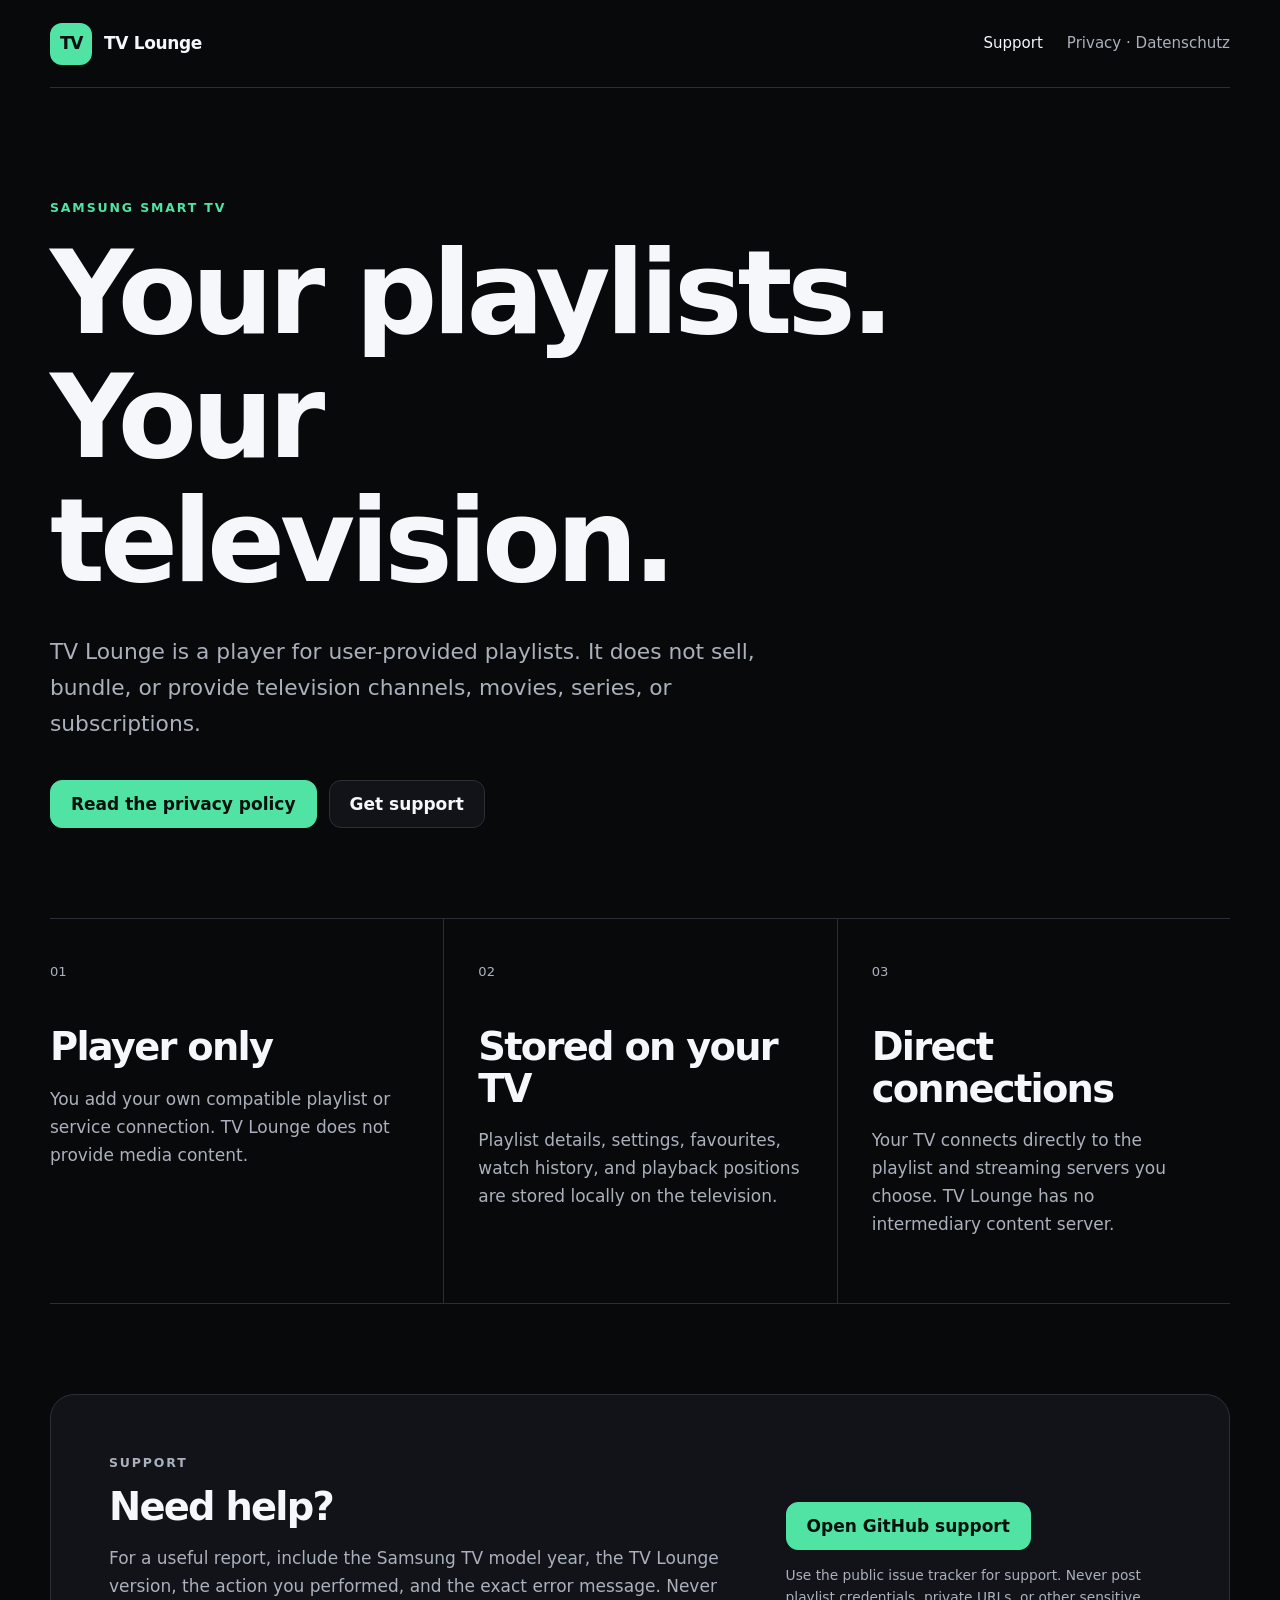
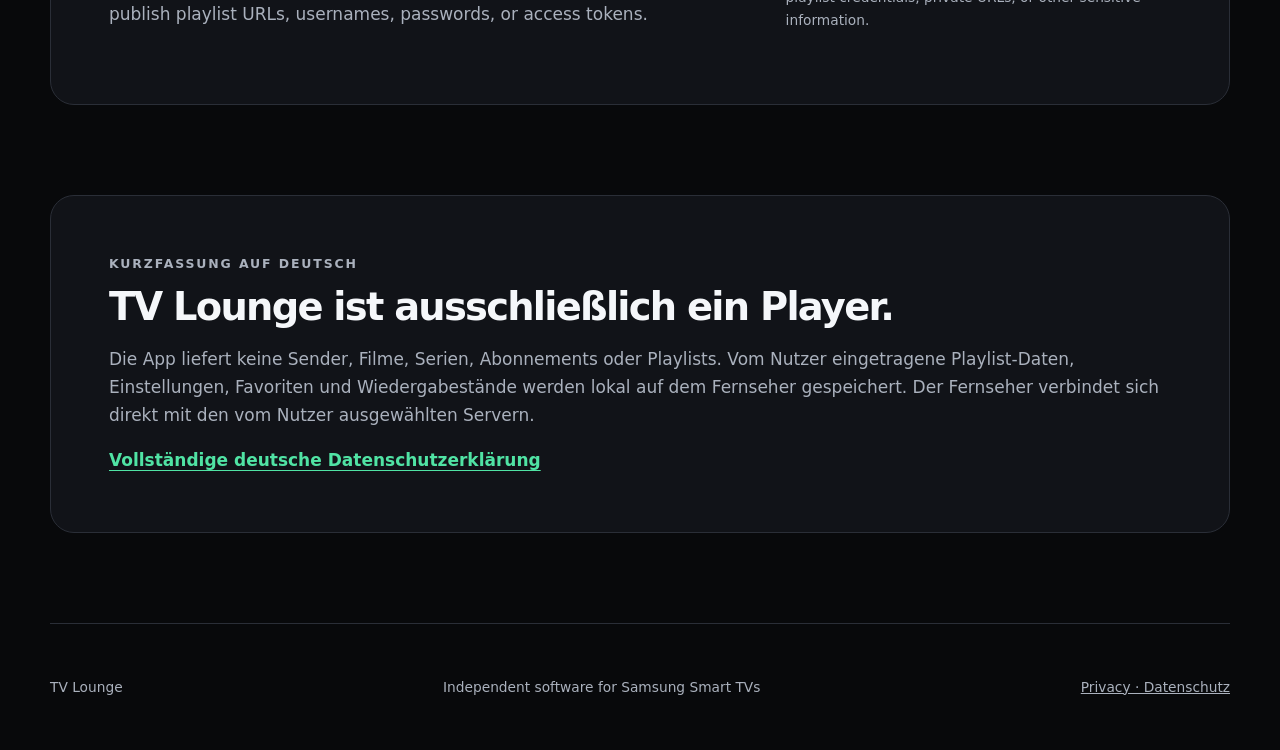
==== index.html @ 13208277 "Publish TV Lounge support and privacy website" ====
<!doctype html>
<html lang="en">
<head>
  <meta charset="utf-8">
  <meta name="viewport" content="width=device-width, initial-scale=1">
  <meta name="description" content="Official support and privacy information for TV Lounge, a playlist player for Samsung Smart TVs.">
  <title>TV Lounge · Support</title>
  <link rel="stylesheet" href="styles.css">
</head>
<body>
  <header class="site-header">
    <a class="brand" href="index.html" aria-label="TV Lounge home">
      <span class="brand-mark" aria-hidden="true">TV</span>
      <span>TV Lounge</span>
    </a>
    <nav aria-label="Primary navigation">
      <a aria-current="page" href="index.html">Support</a>
      <a href="privacy.html">Privacy · Datenschutz</a>
    </nav>
  </header>

  <main>
    <section class="hero">
      <p class="eyebrow">Samsung Smart TV</p>
      <h1>Your playlists.<br>Your television.</h1>
      <p class="lede">TV Lounge is a player for user-provided playlists. It does not sell, bundle, or provide television channels, movies, series, or subscriptions.</p>
      <div class="actions">
        <a class="button primary" href="privacy.html">Read the privacy policy</a>
        <a class="button" href="#support">Get support</a>
      </div>
    </section>

    <section class="principles" aria-label="Product principles">
      <article>
        <span class="number">01</span>
        <h2>Player only</h2>
        <p>You add your own compatible playlist or service connection. TV Lounge does not provide media content.</p>
      </article>
      <article>
        <span class="number">02</span>
        <h2>Stored on your TV</h2>
        <p>Playlist details, settings, favourites, watch history, and playback positions are stored locally on the television.</p>
      </article>
      <article>
        <span class="number">03</span>
        <h2>Direct connections</h2>
        <p>Your TV connects directly to the playlist and streaming servers you choose. TV Lounge has no intermediary content server.</p>
      </article>
    </section>

    <section id="support" class="support-panel">
      <div>
        <p class="eyebrow">Support</p>
        <h2>Need help?</h2>
        <p>For a useful report, include the Samsung TV model year, the TV Lounge version, the action you performed, and the exact error message. Never publish playlist URLs, usernames, passwords, or access tokens.</p>
      </div>
      <div class="support-links">
        <a id="issues-link" class="button primary" href="https://github.com/Marziipa/TVLoungeJS/issues" target="_blank" rel="noopener noreferrer">Open GitHub support</a>
        <p class="fine-print">Use the public issue tracker for support. Never post playlist credentials, private URLs, or other sensitive information.</p>
      </div>
    </section>

    <section class="german-summary" lang="de">
      <p class="eyebrow">Kurzfassung auf Deutsch</p>
      <h2>TV Lounge ist ausschließlich ein Player.</h2>
      <p>Die App liefert keine Sender, Filme, Serien, Abonnements oder Playlists. Vom Nutzer eingetragene Playlist-Daten, Einstellungen, Favoriten und Wiedergabestände werden lokal auf dem Fernseher gespeichert. Der Fernseher verbindet sich direkt mit den vom Nutzer ausgewählten Servern.</p>
      <a class="text-link" href="privacy.html#de">Vollständige deutsche Datenschutzerklärung</a>
    </section>
  </main>

  <footer>
    <span>TV Lounge</span>
    <span>Independent software for Samsung Smart TVs</span>
    <a href="privacy.html">Privacy · Datenschutz</a>
  </footer>
</body>
</html>
---- styles.css ----
:root {
  color-scheme: dark;
  --bg: #08090b;
  --surface: #111318;
  --surface-2: #171a20;
  --text: #f5f7fa;
  --muted: #aab1bd;
  --line: #2a2e37;
  --accent: #50e3a4;
  --accent-dark: #07251a;
  --max: 1180px;
}

* { box-sizing: border-box; }
html { scroll-behavior: smooth; }
body {
  margin: 0;
  background: var(--bg);
  color: var(--text);
  font-family: Inter, ui-sans-serif, system-ui, -apple-system, BlinkMacSystemFont, "Segoe UI", sans-serif;
  font-size: 17px;
  line-height: 1.65;
}
a { color: inherit; }
.site-header, main, footer { width: min(calc(100% - 40px), var(--max)); margin-inline: auto; }
.site-header {
  min-height: 88px;
  display: flex;
  align-items: center;
  justify-content: space-between;
  gap: 28px;
  border-bottom: 1px solid var(--line);
}
.brand { display: inline-flex; align-items: center; gap: 12px; text-decoration: none; font-weight: 750; letter-spacing: -.02em; }
.brand-mark {
  display: inline-grid;
  place-items: center;
  width: 42px;
  height: 42px;
  border-radius: 12px;
  background: var(--accent);
  color: #06110d;
  font-weight: 900;
  letter-spacing: -.08em;
}
nav { display: flex; gap: 24px; }
nav a { color: var(--muted); text-decoration: none; font-size: .94rem; }
nav a:hover, nav a[aria-current="page"] { color: var(--text); }
.hero { padding: 110px 0 90px; max-width: 910px; }
.eyebrow { margin: 0 0 12px; color: var(--accent); font-size: .78rem; font-weight: 800; letter-spacing: .15em; text-transform: uppercase; }
h1, h2 { letter-spacing: -.045em; line-height: 1.08; }
h1 { margin: 0; font-size: clamp(3.4rem, 9vw, 7.4rem); font-weight: 800; }
h2 { margin: 0 0 16px; font-size: clamp(1.6rem, 3vw, 2.4rem); }
.lede { max-width: 760px; margin: 30px 0 0; color: var(--muted); font-size: clamp(1.12rem, 2vw, 1.36rem); }
.actions { display: flex; flex-wrap: wrap; gap: 12px; margin-top: 38px; }
.button {
  display: inline-flex;
  align-items: center;
  justify-content: center;
  min-height: 48px;
  padding: 0 20px;
  border: 1px solid var(--line);
  border-radius: 12px;
  background: var(--surface);
  text-decoration: none;
  font-weight: 720;
}
.button:hover { border-color: #5c6370; }
.button.primary { border-color: var(--accent); background: var(--accent); color: #06110d; }
.principles { display: grid; grid-template-columns: repeat(3, 1fr); border-block: 1px solid var(--line); }
.principles article { padding: 42px 34px 48px 0; }
.principles article + article { padding-left: 34px; border-left: 1px solid var(--line); }
.principles p, .support-panel p, .german-summary p { color: var(--muted); }
.number { display: block; margin-bottom: 44px; color: var(--muted); font-size: .82rem; font-variant-numeric: tabular-nums; }
.support-panel, .german-summary {
  margin-top: 90px;
  padding: clamp(28px, 5vw, 58px);
  border: 1px solid var(--line);
  border-radius: 24px;
  background: var(--surface);
}
.support-panel { display: grid; grid-template-columns: 1.6fr 1fr; gap: 60px; align-items: end; }
.support-links { display: flex; flex-direction: column; align-items: flex-start; }
.fine-print { font-size: .86rem; }
.text-link { color: var(--accent); font-weight: 700; text-underline-offset: 4px; }
footer { display: flex; justify-content: space-between; gap: 24px; padding: 52px 0; margin-top: 90px; border-top: 1px solid var(--line); color: var(--muted); font-size: .86rem; }
.policy-layout { display: grid; grid-template-columns: 220px minmax(0, 760px); gap: clamp(40px, 8vw, 110px); padding-top: 90px; }
.policy-nav { position: sticky; top: 28px; align-self: start; display: flex; flex-direction: column; gap: 12px; }
.policy-nav a { text-underline-offset: 4px; }
.policy-date { margin-top: 20px; color: var(--muted); font-size: .84rem; }
.policy-content h1 { font-size: clamp(3rem, 7vw, 5.8rem); }
.policy-content h2 { margin-top: 48px; font-size: 1.65rem; }
.policy-content p { color: #c5cad2; }
.policy-content .intro { color: var(--text); font-size: 1.18rem; }
.policy-content hr { margin: 90px 0; border: 0; border-top: 1px solid var(--line); }

@media (max-width: 760px) {
  .site-header { align-items: flex-start; padding: 20px 0; }
  nav { flex-direction: column; gap: 5px; align-items: flex-end; }
  .hero { padding: 72px 0 64px; }
  .principles { grid-template-columns: 1fr; }
  .principles article, .principles article + article { padding: 32px 0; border-left: 0; border-top: 1px solid var(--line); }
  .principles article:first-child { border-top: 0; }
  .number { margin-bottom: 20px; }
  .support-panel { grid-template-columns: 1fr; gap: 24px; }
  .policy-layout { grid-template-columns: 1fr; padding-top: 60px; }
  .policy-nav { position: static; flex-direction: row; flex-wrap: wrap; }
  .policy-nav .eyebrow, .policy-date { flex-basis: 100%; }
  footer { flex-direction: column; }
}
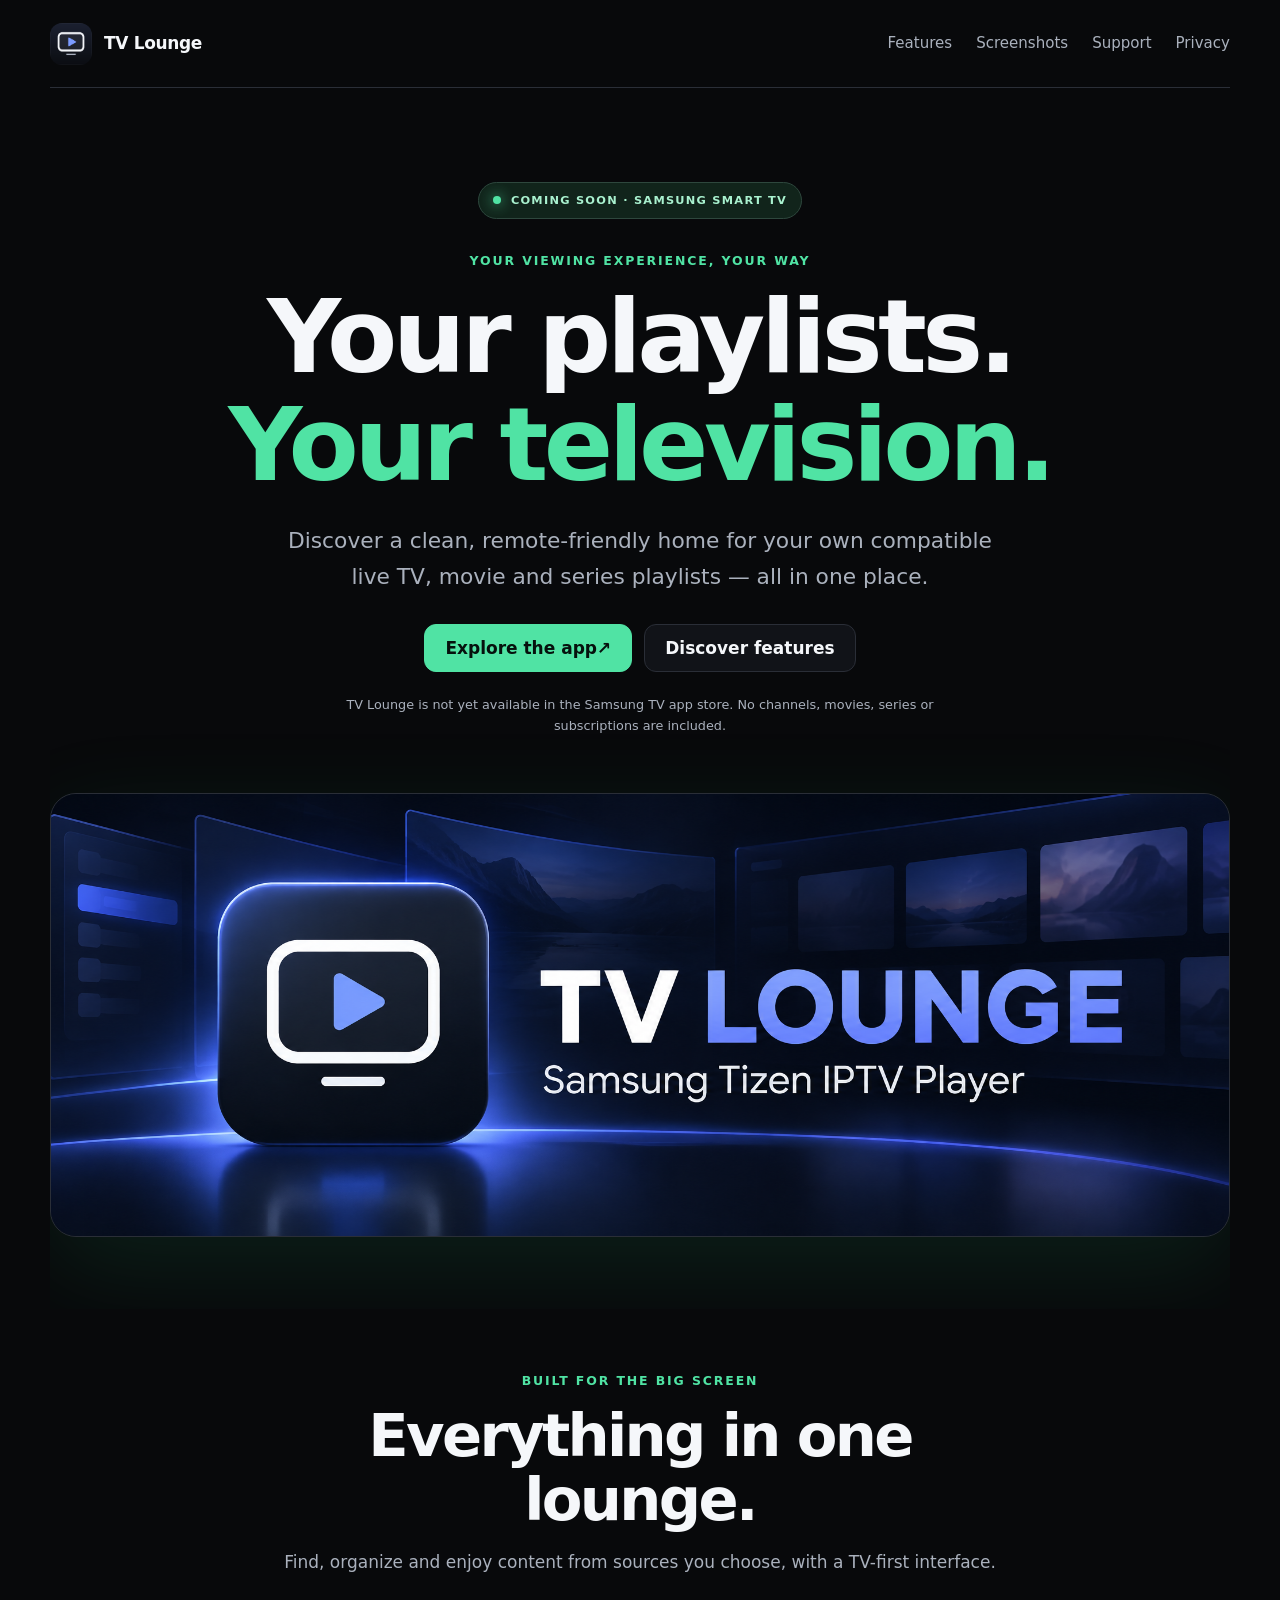
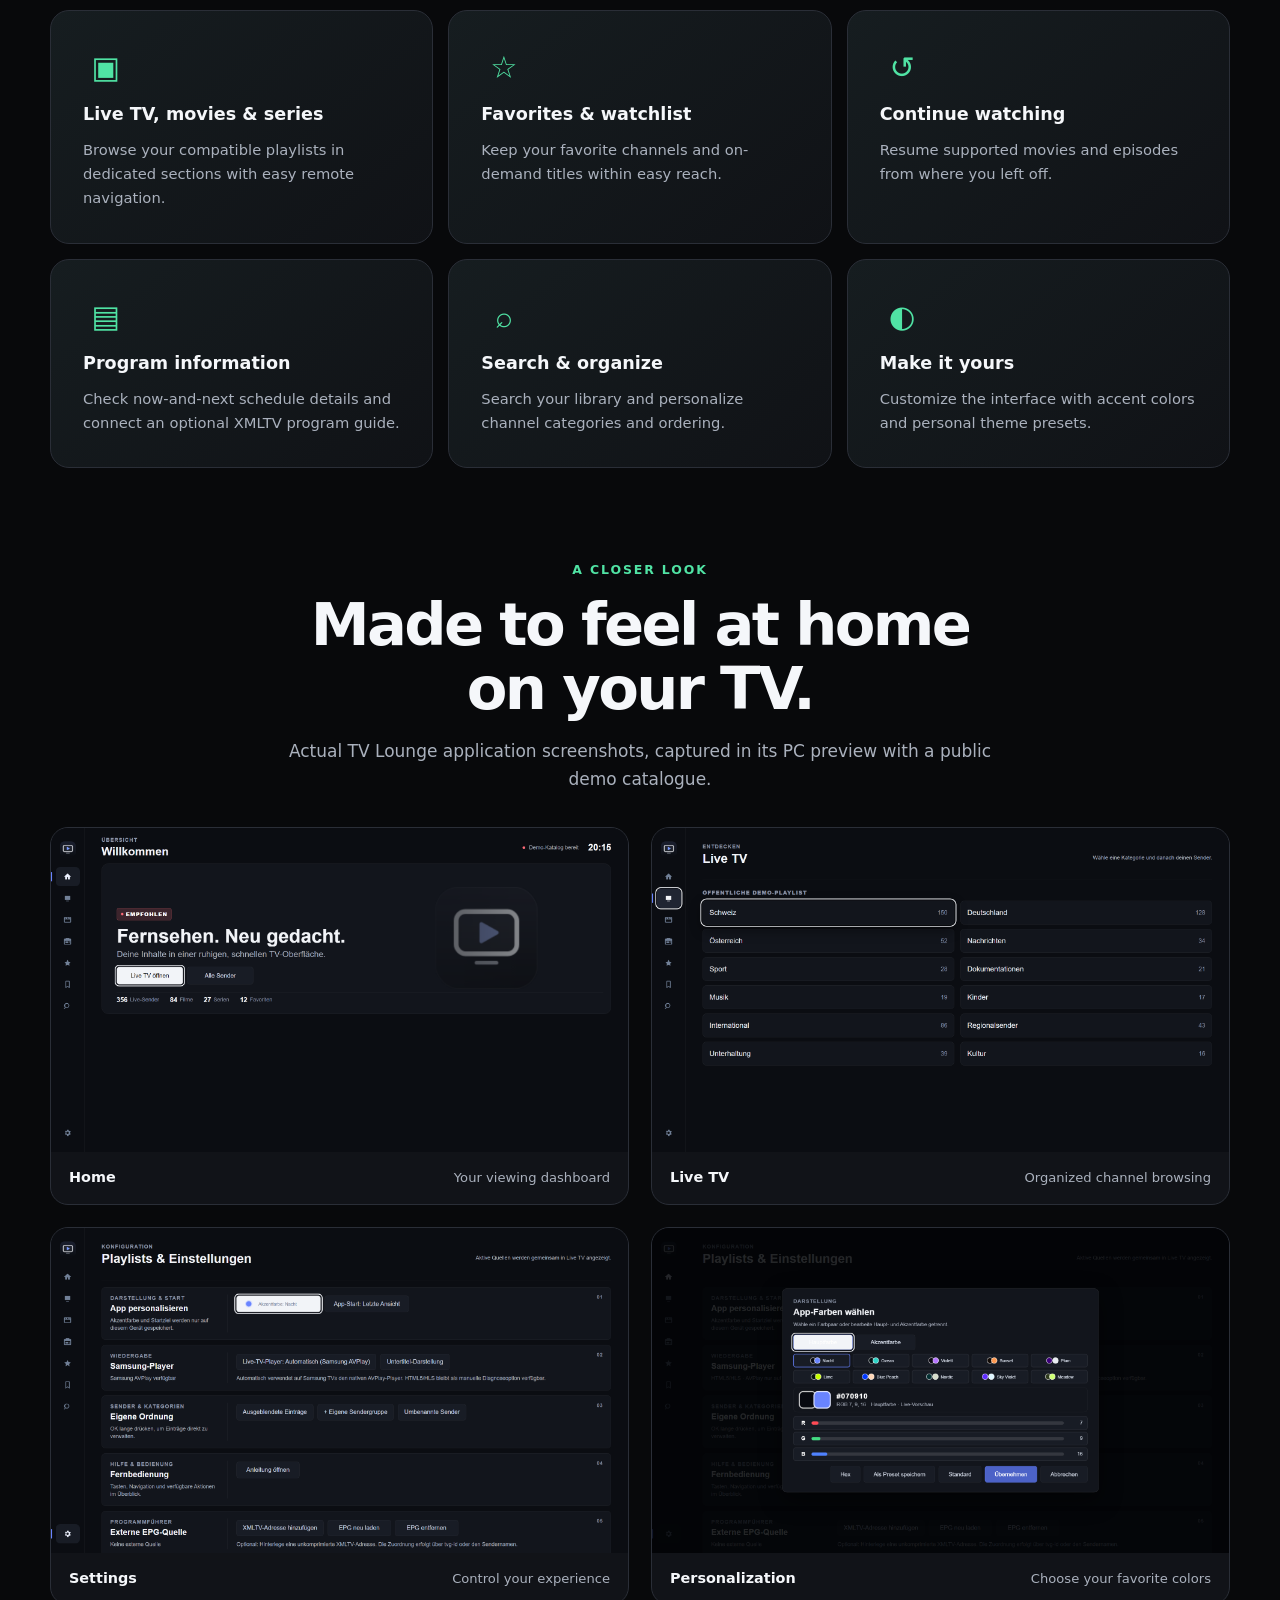
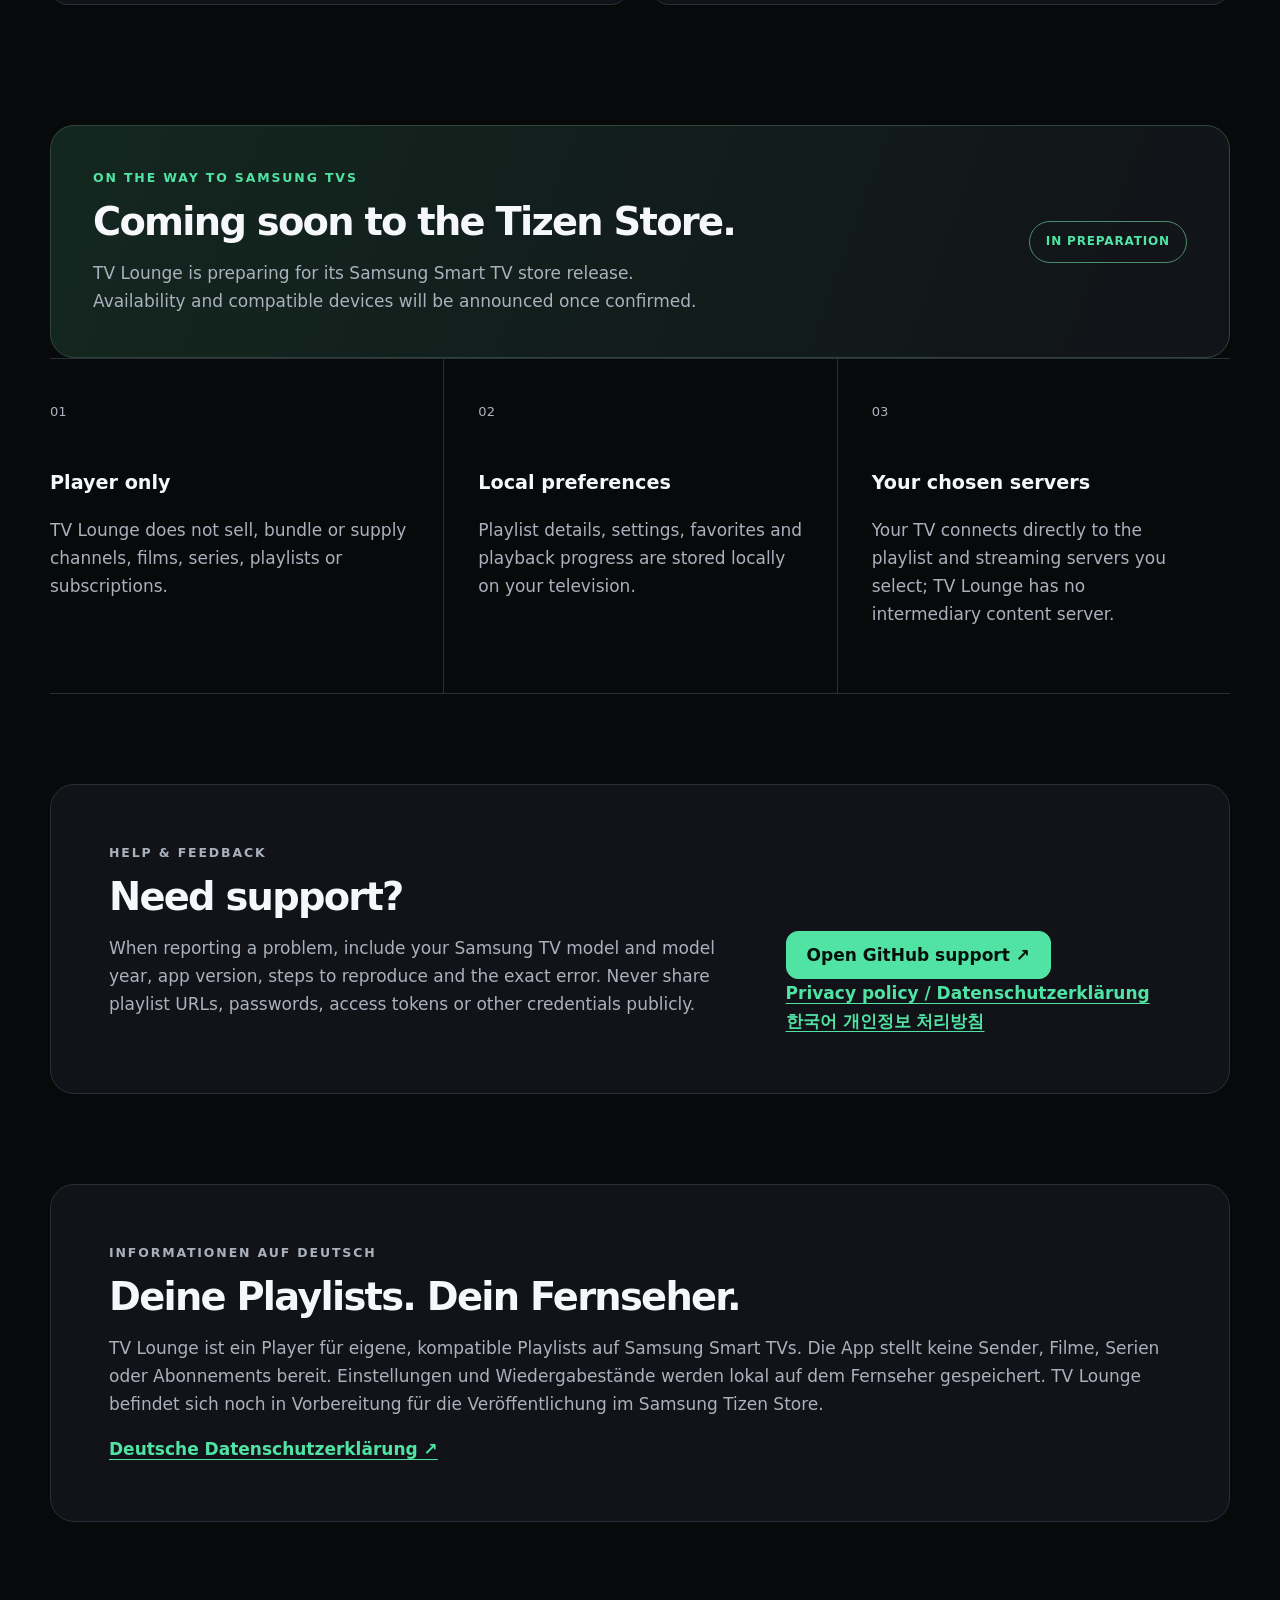
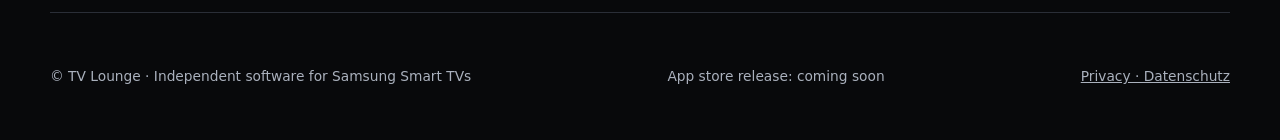
==== commit 7d0ab9d3: "feat: add TV Lounge public website - Add modern responsive landing page - Add app screenshots, bann" ====
--- a/index.html
+++ b/index.html
@@ -3,75 +3,49 @@
 <head>
   <meta charset="utf-8">
   <meta name="viewport" content="width=device-width, initial-scale=1">
-  <meta name="description" content="Official support and privacy information for TV Lounge, a playlist player for Samsung Smart TVs.">
-  <title>TV Lounge · Support</title>
+  <meta name="theme-color" content="#08090b">
+  <meta name="description" content="Meet TV Lounge, a modern playlist player for Samsung Smart TVs. Live TV, movies, series, favorites, EPG and more. Coming soon to Samsung Tizen.">
+  <meta property="og:type" content="website">
+  <meta property="og:title" content="TV Lounge — Your playlists. Your television.">
+  <meta property="og:description" content="A modern, personalized playlist player for Samsung Smart TVs. Coming soon.">
+  <meta property="og:image" content="assets/screenshots/tv-lounge-banner.png">
+  <title>TV Lounge — Samsung Smart TV Playlist Player</title>
+  <link rel="icon" type="image/png" href="assets/icon.png">
   <link rel="stylesheet" href="styles.css">
 </head>
 <body>
   <header class="site-header">
-    <a class="brand" href="index.html" aria-label="TV Lounge home">
-      <span class="brand-mark" aria-hidden="true">TV</span>
-      <span>TV Lounge</span>
-    </a>
-    <nav aria-label="Primary navigation">
-      <a aria-current="page" href="index.html">Support</a>
-      <a href="privacy.html">Privacy · Datenschutz</a>
-    </nav>
+    <a class="brand" href="index.html" aria-label="TV Lounge home"><img class="brand-icon" src="assets/icon.png" alt=""><span>TV Lounge</span></a>
+    <nav aria-label="Primary navigation"><a href="#features">Features</a><a href="#screenshots">Screenshots</a><a href="#support">Support</a><a href="privacy.html">Privacy</a></nav>
   </header>
-
   <main>
-    <section class="hero">
-      <p class="eyebrow">Samsung Smart TV</p>
-      <h1>Your playlists.<br>Your television.</h1>
-      <p class="lede">TV Lounge is a player for user-provided playlists. It does not sell, bundle, or provide television channels, movies, series, or subscriptions.</p>
-      <div class="actions">
-        <a class="button primary" href="privacy.html">Read the privacy policy</a>
-        <a class="button" href="#support">Get support</a>
+    <section class="landing-hero" aria-labelledby="hero-title">
+      <div class="hero-copy"><span class="launch-label"><span class="status-dot"></span> COMING SOON · SAMSUNG SMART TV</span><p class="eyebrow">Your viewing experience, your way</p><h1 id="hero-title">Your playlists.<br><span class="gradient-text">Your television.</span></h1><p class="lede">Discover a clean, remote-friendly home for your own compatible live TV, movie and series playlists — all in one place.</p><div class="actions"><a class="button primary" href="#screenshots">Explore the app <span aria-hidden="true">↗</span></a><a class="button" href="#features">Discover features</a></div><p class="hero-disclaimer">TV Lounge is not yet available in the Samsung TV app store. No channels, movies, series or subscriptions are included.</p></div>
+      <div class="hero-image"><img src="assets/screenshots/tv-lounge-banner.png" width="2048" height="768" alt="TV Lounge promotional banner featuring the application's design"></div>
+    </section>
+    <section id="features" class="landing-section"><div class="section-heading"><p class="eyebrow">Built for the big screen</p><h2>Everything in one lounge.</h2><p class="section-intro">Find, organize and enjoy content from sources you choose, with a TV-first interface.</p></div>
+      <div class="feature-grid">
+        <article class="feature-card"><span class="feature-icon">▣</span><h3>Live TV, movies & series</h3><p>Browse your compatible playlists in dedicated sections with easy remote navigation.</p></article>
+        <article class="feature-card"><span class="feature-icon">☆</span><h3>Favorites & watchlist</h3><p>Keep your favorite channels and on-demand titles within easy reach.</p></article>
+        <article class="feature-card"><span class="feature-icon">↺</span><h3>Continue watching</h3><p>Resume supported movies and episodes from where you left off.</p></article>
+        <article class="feature-card"><span class="feature-icon">▤</span><h3>Program information</h3><p>Check now-and-next schedule details and connect an optional XMLTV program guide.</p></article>
+        <article class="feature-card"><span class="feature-icon">⌕</span><h3>Search & organize</h3><p>Search your library and personalize channel categories and ordering.</p></article>
+        <article class="feature-card"><span class="feature-icon">◐</span><h3>Make it yours</h3><p>Customize the interface with accent colors and personal theme presets.</p></article>
       </div>
     </section>
-
-    <section class="principles" aria-label="Product principles">
-      <article>
-        <span class="number">01</span>
-        <h2>Player only</h2>
-        <p>You add your own compatible playlist or service connection. TV Lounge does not provide media content.</p>
-      </article>
-      <article>
-        <span class="number">02</span>
-        <h2>Stored on your TV</h2>
-        <p>Playlist details, settings, favourites, watch history, and playback positions are stored locally on the television.</p>
-      </article>
-      <article>
-        <span class="number">03</span>
-        <h2>Direct connections</h2>
-        <p>Your TV connects directly to the playlist and streaming servers you choose. TV Lounge has no intermediary content server.</p>
-      </article>
-    </section>
-
-    <section id="support" class="support-panel">
-      <div>
-        <p class="eyebrow">Support</p>
-        <h2>Need help?</h2>
-        <p>For a useful report, include the Samsung TV model year, the TV Lounge version, the action you performed, and the exact error message. Never publish playlist URLs, usernames, passwords, or access tokens.</p>
-      </div>
-      <div class="support-links">
-        <a id="issues-link" class="button primary" href="https://github.com/Marziipa/TVLoungeJS/issues" target="_blank" rel="noopener noreferrer">Open GitHub support</a>
-        <p class="fine-print">Use the public issue tracker for support. Never post playlist credentials, private URLs, or other sensitive information.</p>
+    <section id="screenshots" class="landing-section"><div class="section-heading"><p class="eyebrow">A closer look</p><h2>Made to feel at home on your TV.</h2><p class="section-intro">Actual TV Lounge application screenshots, captured in its PC preview with a public demo catalogue.</p></div>
+      <div class="screenshot-grid">
+        <figure class="shot"><img src="assets/screenshots/home.png" width="1920" height="1080" loading="lazy" alt="TV Lounge home dashboard"><figcaption><strong>Home</strong><span>Your viewing dashboard</span></figcaption></figure>
+        <figure class="shot"><img src="assets/screenshots/live-tv.png" width="1920" height="1080" loading="lazy" alt="TV Lounge Live TV category browser"><figcaption><strong>Live TV</strong><span>Organized channel browsing</span></figcaption></figure>
+        <figure class="shot"><img src="assets/screenshots/settings.png" width="1920" height="1080" loading="lazy" alt="TV Lounge settings screen"><figcaption><strong>Settings</strong><span>Control your experience</span></figcaption></figure>
+        <figure class="shot"><img src="assets/screenshots/color-picker.png" width="1920" height="1080" loading="lazy" alt="TV Lounge theme and color picker"><figcaption><strong>Personalization</strong><span>Choose your favorite colors</span></figcaption></figure>
       </div>
     </section>
-
-    <section class="german-summary" lang="de">
-      <p class="eyebrow">Kurzfassung auf Deutsch</p>
-      <h2>TV Lounge ist ausschließlich ein Player.</h2>
-      <p>Die App liefert keine Sender, Filme, Serien, Abonnements oder Playlists. Vom Nutzer eingetragene Playlist-Daten, Einstellungen, Favoriten und Wiedergabestände werden lokal auf dem Fernseher gespeichert. Der Fernseher verbindet sich direkt mit den vom Nutzer ausgewählten Servern.</p>
-      <a class="text-link" href="privacy.html#de">Vollständige deutsche Datenschutzerklärung</a>
-    </section>
+    <section class="launch-panel"><div><p class="eyebrow">On the way to Samsung TVs</p><h2>Coming soon to the Tizen Store.</h2><p>TV Lounge is preparing for its Samsung Smart TV store release. Availability and compatible devices will be announced once confirmed.</p></div><span class="launch-pill">IN PREPARATION</span></section>
+    <section class="principles" aria-label="Product principles"><article><span class="number">01</span><h3>Player only</h3><p>TV Lounge does not sell, bundle or supply channels, films, series, playlists or subscriptions.</p></article><article><span class="number">02</span><h3>Local preferences</h3><p>Playlist details, settings, favorites and playback progress are stored locally on your television.</p></article><article><span class="number">03</span><h3>Your chosen servers</h3><p>Your TV connects directly to the playlist and streaming servers you select; TV Lounge has no intermediary content server.</p></article></section>
+    <section id="support" class="support-panel"><div><p class="eyebrow">Help & feedback</p><h2>Need support?</h2><p>When reporting a problem, include your Samsung TV model and model year, app version, steps to reproduce and the exact error. Never share playlist URLs, passwords, access tokens or other credentials publicly.</p></div><div class="support-links"><a class="button primary" href="https://github.com/Marziipa/TVLoungeJS/issues" target="_blank" rel="noopener noreferrer">Open GitHub support ↗</a><a class="text-link" href="privacy.html">Privacy policy / Datenschutzerklärung</a><a class="text-link" href="privacy-ko.html">한국어 개인정보 처리방침</a></div></section>
+    <section class="german-summary" lang="de"><p class="eyebrow">Informationen auf Deutsch</p><h2>Deine Playlists. Dein Fernseher.</h2><p>TV Lounge ist ein Player für eigene, kompatible Playlists auf Samsung Smart TVs. Die App stellt keine Sender, Filme, Serien oder Abonnements bereit. Einstellungen und Wiedergabestände werden lokal auf dem Fernseher gespeichert. TV Lounge befindet sich noch in Vorbereitung für die Veröffentlichung im Samsung Tizen Store.</p><a class="text-link" href="privacy.html#de">Deutsche Datenschutzerklärung ↗</a></section>
   </main>
-
-  <footer>
-    <span>TV Lounge</span>
-    <span>Independent software for Samsung Smart TVs</span>
-    <a href="privacy.html">Privacy · Datenschutz</a>
-  </footer>
+  <footer><span>© TV Lounge · Independent software for Samsung Smart TVs</span><span>App store release: coming soon</span><a href="privacy.html">Privacy · Datenschutz</a></footer>
 </body>
 </html>
--- a/styles.css
+++ b/styles.css
@@ -108,3 +108,38 @@
   .policy-nav .eyebrow, .policy-date { flex-basis: 100%; }
   footer { flex-direction: column; }
 }
+
+
+/* Public product landing page: additions to original support/privacy styling */
+.brand-icon{width:42px;height:42px;border-radius:12px;object-fit:cover}
+.landing-hero{padding:94px 0 72px;overflow:hidden}
+.hero-copy{max-width:850px;margin:0 auto;text-align:center}
+.launch-label{display:inline-flex;gap:10px;align-items:center;padding:8px 14px;border:1px solid #2e473d;border-radius:100px;background:#11241b;color:#a9f1cf;font-size:.71rem;letter-spacing:.11em;font-weight:800;margin-bottom:32px}
+.status-dot{width:8px;height:8px;border-radius:50%;background:var(--accent);box-shadow:0 0 14px var(--accent)}
+.hero-copy h1{font-size:clamp(3.5rem,8vw,6.9rem);line-height:1.05}
+.gradient-text{color:var(--accent)}
+.hero-copy .lede{margin:25px auto 0;max-width:710px}
+.hero-copy .actions{justify-content:center;margin-top:29px}
+.hero-disclaimer{max-width:640px;margin:22px auto 0;color:var(--muted);font-size:.8rem}
+.hero-image{margin-top:57px;border:1px solid var(--line);border-radius:26px;overflow:hidden;background:#111820;box-shadow:0 30px 100px rgba(43,197,123,.12)}
+.hero-image img{width:100%;height:auto;display:block}
+.landing-section{padding:62px 0 30px;scroll-margin-top:30px}
+.section-heading{text-align:center;max-width:730px;margin:0 auto 34px}
+.section-heading h2{font-size:clamp(2.2rem,5vw,3.7rem)}
+.section-intro{color:var(--muted);margin:0 auto}
+.feature-grid{display:grid;grid-template-columns:repeat(3,minmax(0,1fr));gap:15px}
+.feature-card{padding:32px;border:1px solid var(--line);border-radius:19px;background:linear-gradient(140deg,#161d20,#101216)}
+.feature-icon{display:inline-grid;place-items:center;color:var(--accent);font-size:1.9rem;width:45px;height:45px;margin-bottom:12px}
+.feature-card h3{font-size:1.1rem;margin:0 0 9px}
+.feature-card p{color:var(--muted);font-size:.92rem;margin:0}
+.screenshot-grid{display:grid;grid-template-columns:repeat(2,minmax(0,1fr));gap:22px}
+.shot{margin:0;border:1px solid var(--line);border-radius:18px;overflow:hidden;background:var(--surface)}
+.shot img{width:100%;height:auto;display:block;aspect-ratio:16/9;object-fit:cover}
+.shot figcaption{display:flex;justify-content:space-between;gap:12px;align-items:center;padding:14px 18px;font-size:.9rem}
+.shot figcaption span{color:var(--muted);font-size:.82rem}
+.launch-panel{display:flex;justify-content:space-between;align-items:center;gap:24px;margin-top:90px;padding:42px;border-radius:24px;border:1px solid #2e473d;background:linear-gradient(110deg,#13271f,#111318)}
+.launch-panel p:not(.eyebrow){color:var(--muted);max-width:620px;margin-bottom:0}
+.launch-pill{flex-shrink:0;border:1px solid #4b8d6d;border-radius:100px;color:var(--accent);padding:10px 16px;font-size:.75rem;font-weight:800;letter-spacing:.07em}
+.principles h3{margin:0 0 10px;font-size:1.2rem}
+@media(max-width:900px){.feature-grid{grid-template-columns:repeat(2,minmax(0,1fr))}.launch-panel{align-items:start;flex-direction:column}}
+@media(max-width:600px){.site-header{flex-direction:column;align-items:flex-start}.site-header nav{align-items:flex-start;flex-flow:row wrap;gap:9px 16px}.landing-hero{padding-top:50px}.feature-grid,.screenshot-grid{grid-template-columns:1fr}.shot figcaption{align-items:start;flex-direction:column;gap:0}.launch-panel{padding:25px}.hero-image{margin-top:34px}}
